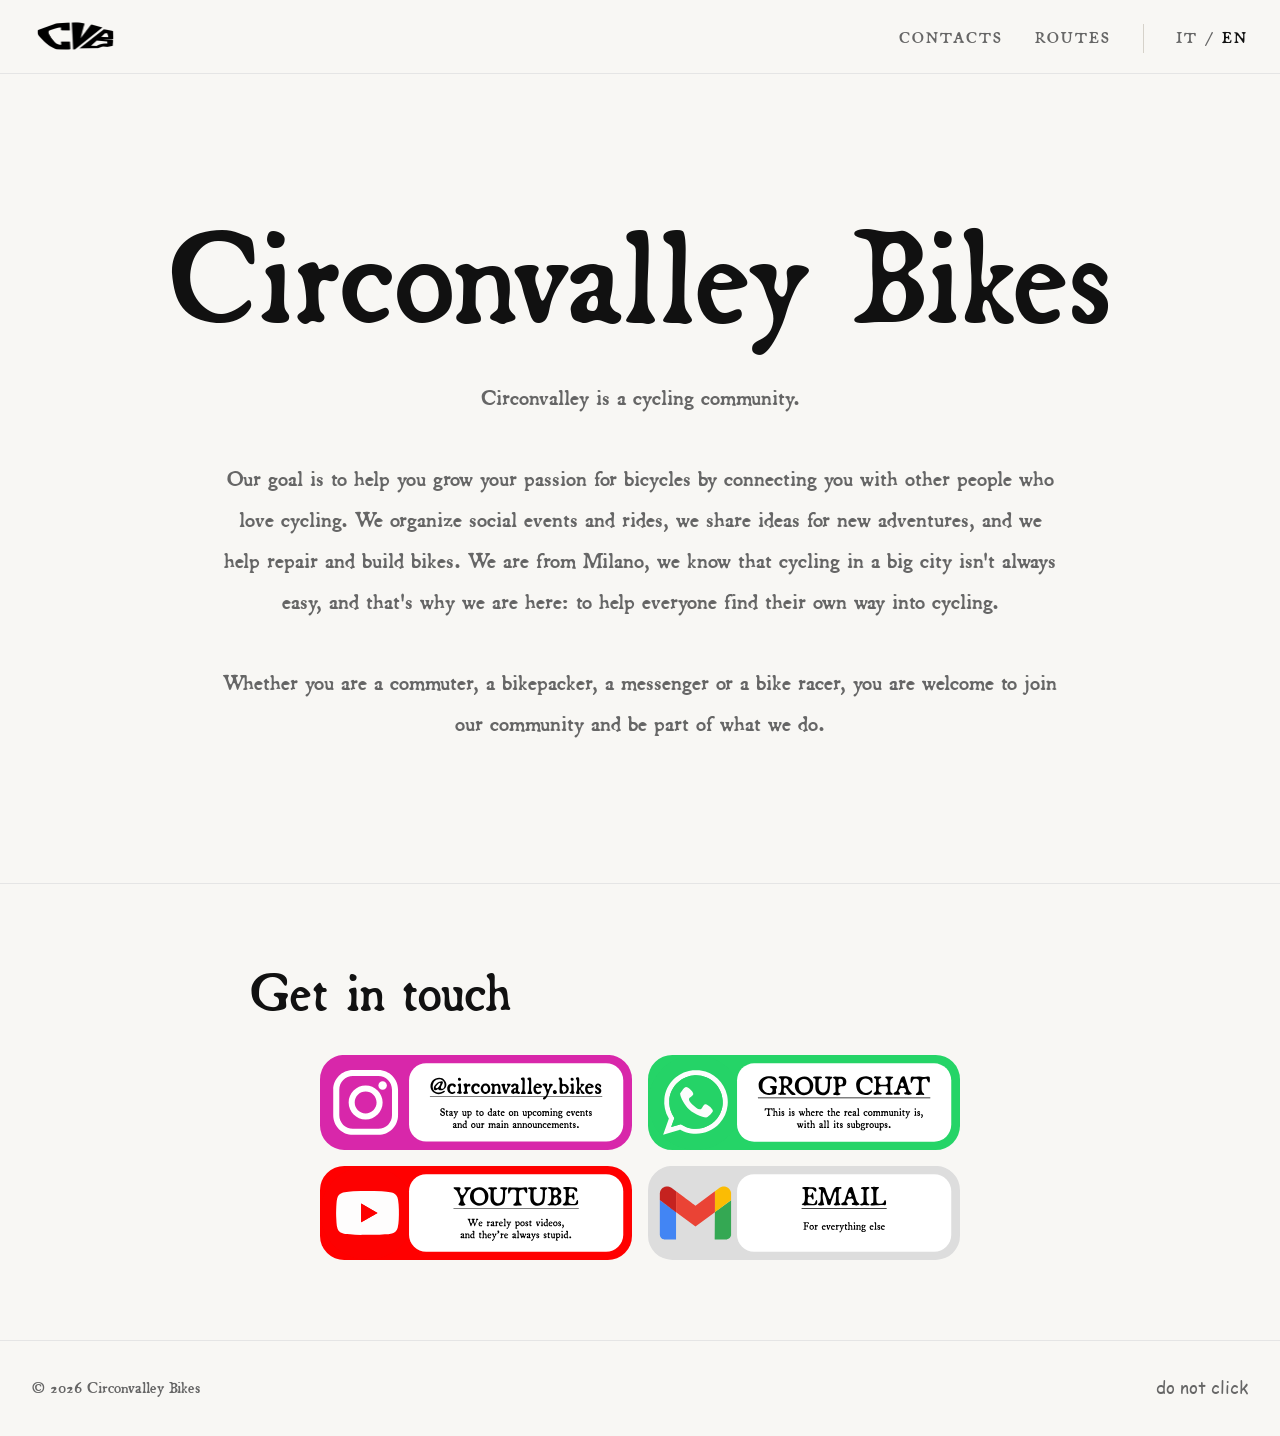
==== en/index.html @ 8ca22889 "Sito in inglese: pagine /en/, /en/merch/, /en/routes/ e selettore IT / EN - Selettore lingua nella b" ====
<!DOCTYPE html>
<html lang="en">
<head>
  <meta charset="UTF-8">
  <meta name="viewport" content="width=device-width, initial-scale=1.0">
  <meta name="description" content="Circonvalley Bikes, a cycling community from Milan">
  <title>Circonvalley Bikes</title>

  <link rel="alternate" hreflang="it" href="https://circonvalley.com/">
  <link rel="alternate" hreflang="en" href="https://circonvalley.com/en/">

  <link rel="icon" href="../images/favicon.ico" sizes="any">
  <link rel="icon" href="../images/favicon.png" type="image/png">
  <link rel="apple-touch-icon" href="../images/apple-touch-icon.png">

  <link rel="preload" href="../assets/fonts/broadsheet.woff2" as="font" type="font/woff2" crossorigin>
  <link rel="preconnect" href="https://script.google.com">
  <link rel="preconnect" href="https://script.googleusercontent.com" crossorigin>
  <link rel="stylesheet" href="../assets/css/base.css">
  <link rel="stylesheet" href="../assets/css/home.css">
  <!-- Show the merch links straight away if the preorder was open on the last visit (see site.js) -->
  <script>try { if (JSON.parse(localStorage.getItem('cvb:preorder')).open) document.documentElement.classList.add('preorder-open'); } catch (e) {}</script>

  <script src="../config.js" defer></script>
  <script src="../assets/js/site.js" defer></script>
</head>
<body>

<!-- English version of index.html: keep the two pages in step -->
<header class="site-header">
  <div class="site-logo">
    <a href="./"><img src="../images/logo.png" alt="Circonvalley Bikes"></a>
  </div>
  <button class="nav-toggle" type="button" aria-label="Menu" aria-controls="nav-links" aria-expanded="false">
    <span></span><span></span><span></span>
  </button>
  <ul class="nav-links" id="nav-links">
    <li class="nav-cta preorder-only"><a href="merch/">Merch →</a></li>
    <li><a href="#contacts">Contacts</a></li>
    <li><a href="routes/">Routes</a></li>
    <li class="lang-switch"><a href="../" hreflang="it" lang="it" aria-label="Versione italiana" data-lang-switch>IT</a><span aria-hidden="true">/</span><span class="lang-current">EN</span></li>
  </ul>
</header>
<div class="nav-backdrop"></div>

<section class="hero">
  <h1>Circonvalley Bikes</h1>
  <p class="hero-text">
    Circonvalley is a cycling community.
    <br>
    <br>
    Our goal is to help you grow your passion for bicycles by connecting you with other people who love cycling.
    We organize social events and rides, we share ideas for new adventures, and we help repair and build bikes.
    We are from Milano, we know that cycling in a big city isn't always easy, and that's why we are here: to help everyone find their own way into cycling.
    <br>
    <br>
    Whether you are a commuter, a bikepacker, a messenger or a bike racer, you are welcome to join our community and be part of what we do.
  </p>
</section>

<!-- The "contacts" id is part of public links (circonvalley.com/en/#contacts): keep it -->
<section id="contacts">
  <div class="section-inner">
    <h2>Get in touch</h2>
    <div class="contact-buttons">
      <a href="https://instagram.com/circonvalley.bikes" target="_blank" rel="noopener">
        <img src="../images/contact-instagram-en.svg" width="877" height="267" alt="Instagram @circonvalley.bikes — stay up to date on upcoming events and our main announcements">
      </a>
      <a href="https://chat.whatsapp.com/DAn84rEZnjz1ABdLgQcvUB?mode=gi_t" target="_blank" rel="noopener">
        <img src="../images/contact-whatsapp-en.svg" width="877" height="267" alt="WhatsApp group chat — this is where the real community is, with all its subgroups">
      </a>
      <a href="https://www.youtube.com/@circonvalleybikes5954" target="_blank" rel="noopener">
        <img src="../images/contact-youtube-en.svg" width="877" height="267" alt="YouTube — we rarely post videos, and they're always stupid">
      </a>
      <a href="mailto:thecirconvalley@gmail.com" title="thecirconvalley@gmail.com">
        <img src="../images/contact-email-en.svg" width="877" height="267" alt="Email thecirconvalley@gmail.com — for everything else">
      </a>
    </div>
  </div>
</section>

<div class="merch-banner preorder-only">
  <h2><span id="merch-banner-title">Merch Preorder</span></h2>
  <p id="merch-banner-text"></p>
  <a href="merch/" class="btn-white" id="merch-banner-button">See the catalogue →</a>
</div>

<footer class="site-footer">
  <span>© 2026 Circonvalley Bikes</span>
  <span><a href="../images/do-not-click.gif" data-do-not-click>do not click</a></span>
</footer>

</body>
</html>
---- assets/css/base.css ----
/* ==========================================================================
   Circonvalley Bikes — shared styles (every page)
   Fonts, colours, reset, top bar, mobile menu, footer.
   Page-specific styles live in home.css, shop.css and tracks.css.
   ========================================================================== */

@font-face {
  font-family: 'Broadsheet';
  src: url('../fonts/broadsheet.woff2') format('woff2');
  font-display: swap;
}
/* Comic Sans is used on purpose, only for the "do not click" footer link */
@font-face {
  font-family: 'ComicSansCustom';
  src: url('../fonts/comic-sans.woff2') format('woff2');
  font-display: swap;
}

:root {
  --bg: #f8f7f4;          /* warm page background */
  --surface: #f0eee9;     /* boxes and form fields */
  --text: #111111;
  --muted: #666666;
  --border: #e5e5e5;
  --accent: #e10600;      /* brand red */
  --accent-dark: #b80000; /* red on hover */
}

* { box-sizing: border-box; margin: 0; padding: 0; }
body {
  background: var(--bg);
  color: var(--text);
  font-family: 'Broadsheet', serif;
}
em, i { font-style: normal; }
[hidden] { display: none !important; }

/* Shown only while the merch preorder is open (see site.js) */
.preorder-only { display: none; }
.preorder-open .preorder-only { display: revert; }

/* ── Top bar ── */
.site-header {
  position: sticky; top: 0; z-index: 60;
  background: var(--bg);
  border-bottom: 1px solid var(--border);
  padding: 1rem 2rem;
  display: flex; justify-content: space-between; align-items: center;
}
.site-logo a { color: inherit; text-decoration: none; }
.site-logo img { height: 40px; object-fit: contain; display: block; }

.nav-links { display: flex; align-items: baseline; gap: 2rem; list-style: none; }
.nav-links a {
  font-family: 'Broadsheet', serif; font-size: 0.82rem;
  text-transform: uppercase; letter-spacing: 0.12em;
  color: var(--muted); text-decoration: none; transition: color 0.15s;
}
.nav-links a:hover, .nav-links a[aria-current] { color: var(--text); }
.nav-links .nav-cta a { color: var(--accent); border-bottom: 1.5px solid var(--accent); padding-bottom: 1px; }

/* Language switch "IT / EN": the current language in black, the other one is a link.
   In the menu it is set apart from the other items by a thin line. */
.lang-switch {
  display: flex; align-items: center; gap: 0.4em;
  font-family: 'Broadsheet', serif; font-size: 0.82rem;
  text-transform: uppercase; letter-spacing: 0.12em; color: var(--muted);
}
.lang-switch .lang-current { color: var(--text); }
.lang-switch a { color: var(--muted); text-decoration: none; transition: color 0.15s; }
.lang-switch a:hover { color: var(--text); }
.nav-links .lang-switch { border-left: 1px solid #d6d2ca; padding-left: 2rem; }

.nav-toggle { display: none; background: none; border: none; cursor: pointer; flex-direction: column; gap: 5px; }
.nav-toggle span { display: block; width: 22px; height: 2px; background: var(--text); transition: transform 0.2s, opacity 0.2s; }
.nav-backdrop { display: none; }

/* ── Footer ── */
.site-footer {
  padding: 2rem; border-top: 1px solid var(--border);
  display: flex; justify-content: space-between; align-items: center;
  font-size: 14px; color: var(--muted);
}
.site-footer a { color: var(--muted); text-decoration: none; }
.site-footer a:hover { color: var(--text); }
[data-do-not-click] { font-family: 'ComicSansCustom', sans-serif; }

/* ══════ Phone ══════ */
@media (max-width: 700px) {
  .site-header { padding: 0.75rem 1rem; }

  /* Light dropdown menu, items aligned right, page dimmed behind */
  .nav-toggle { display: flex; }
  .nav-links {
    display: none; flex-direction: column; position: absolute; top: 100%; left: 0; right: 0;
    background: var(--bg); border-bottom: 1px solid var(--border);
    align-items: flex-end; text-align: right; padding: 1.5rem 1.5rem 1.75rem; gap: 1.1rem;
  }
  .nav-links.open { display: flex; }
  .nav-links a { font-size: 1.3rem; color: var(--text); }
  .nav-links a:hover { color: var(--accent); }
  /* language switch at the bottom of the menu, smaller, under a thin line */
  .nav-links .lang-switch { border-left: 0; padding: 1rem 0 0; border-top: 1px solid var(--border); font-size: 1rem; }
  .nav-links .lang-switch a { font-size: inherit; color: var(--muted); }
  .nav-backdrop.open { display: block; position: fixed; inset: 0; z-index: 55; background: rgba(0, 0, 0, 0.35); }
  /* the three lines turn into an X */
  .nav-toggle.open span:nth-child(1) { transform: translateY(7px) rotate(45deg); }
  .nav-toggle.open span:nth-child(2) { opacity: 0; }
  .nav-toggle.open span:nth-child(3) { transform: translateY(-7px) rotate(-45deg); }

  .site-footer { flex-direction: column; gap: 0.5rem; text-align: center; }
}

/* ══════ Desktop: slightly larger text ══════ */
@media (min-width: 701px) {
  .nav-links a, .lang-switch { font-size: 17px; }
  .site-footer { font-size: 17px; }
}
---- assets/css/home.css ----
/* ==========================================================================
   Homepage
   ========================================================================== */

html { scroll-behavior: smooth; }
body { font-size: 20px; line-height: 1.7; }

section { padding: 5rem 2rem; border-bottom: 1px solid var(--border); }
/* Jumping to a section from the menu stops it below the sticky top bar */
section[id] { scroll-margin-top: 73px; }
.section-inner { max-width: 780px; margin: 0 auto; }

h2 {
  font-size: clamp(2rem, 5vw, 3.5rem);
  line-height: 1.05; font-weight: 400; margin-bottom: 2rem;
}

/* The section above already draws the line */
.site-footer { border-top: 0; }

/* ── Hero ── */
.hero {
  min-height: 90vh;
  display: flex; flex-direction: column; justify-content: center; align-items: center;
  text-align: center;
  padding: 4rem 2rem;
  position: relative; overflow: hidden;
}
.hero h1 {
  font-size: clamp(4rem, 11vw, 9rem);
  line-height: 0.95; font-weight: 400;
  margin: 0 auto 2rem;
}
.hero-text {
  font-size: 1.2rem;
  color: var(--muted);
  max-width: 70ch;
  margin: 0 auto;
}

/* ── Contact buttons ── */
.contact-buttons { display: grid; grid-template-columns: 1fr 1fr; gap: 1rem; margin: 2rem auto 0; max-width: 640px; }
.contact-buttons a { display: block; border-radius: 7.8% / 25.6%; transition: transform 0.15s ease, box-shadow 0.15s ease; }
.contact-buttons a:hover { transform: translateY(-3px); box-shadow: 0 6px 16px rgba(0, 0, 0, 0.12); }
.contact-buttons a:focus-visible { outline: 3px solid var(--text); outline-offset: 3px; }
.contact-buttons img { display: block; width: 100%; height: auto; }

/* ── Merch preorder banner (only while the preorder is open) ── */
.merch-banner {
  background: var(--accent);
  padding: 5rem 2rem;
  text-align: center;
  border-bottom: 1px solid var(--border);
}
.merch-banner h2 { color: #fff; margin-bottom: 1rem; }
.merch-banner p { color: rgba(255, 255, 255, 0.8); margin: 0 auto 2rem; max-width: 40ch; }
.btn-white {
  display: inline-block;
  font-size: 15px; text-transform: uppercase; letter-spacing: 0.12em;
  padding: 0.8rem 2rem; border: 2px solid #fff; border-radius: 2px;
  color: #fff; text-decoration: none; transition: all 0.15s;
}
.btn-white:hover { background: #fff; color: var(--accent); }

/* ══════ Phone ══════ */
@media (max-width: 700px) {
  .hero { padding: 2rem 1rem 2.5rem; }
  section { padding: 3.5rem 1rem; }
  section[id] { scroll-margin-top: 65px; }
  .contact-buttons { grid-template-columns: 1fr; gap: 0.85rem; max-width: 250px; }
  /* "Preorder Merch" title as wide as the button below (sized in site.js) */
  .merch-banner h2 { line-height: 1; white-space: nowrap; }
}

/* ══════ Desktop: slightly larger text ══════ */
@media (min-width: 701px) {
  body { font-size: 24px; }
  .hero-text { font-size: 24px; }
  .btn-white { font-size: 18px; }
}
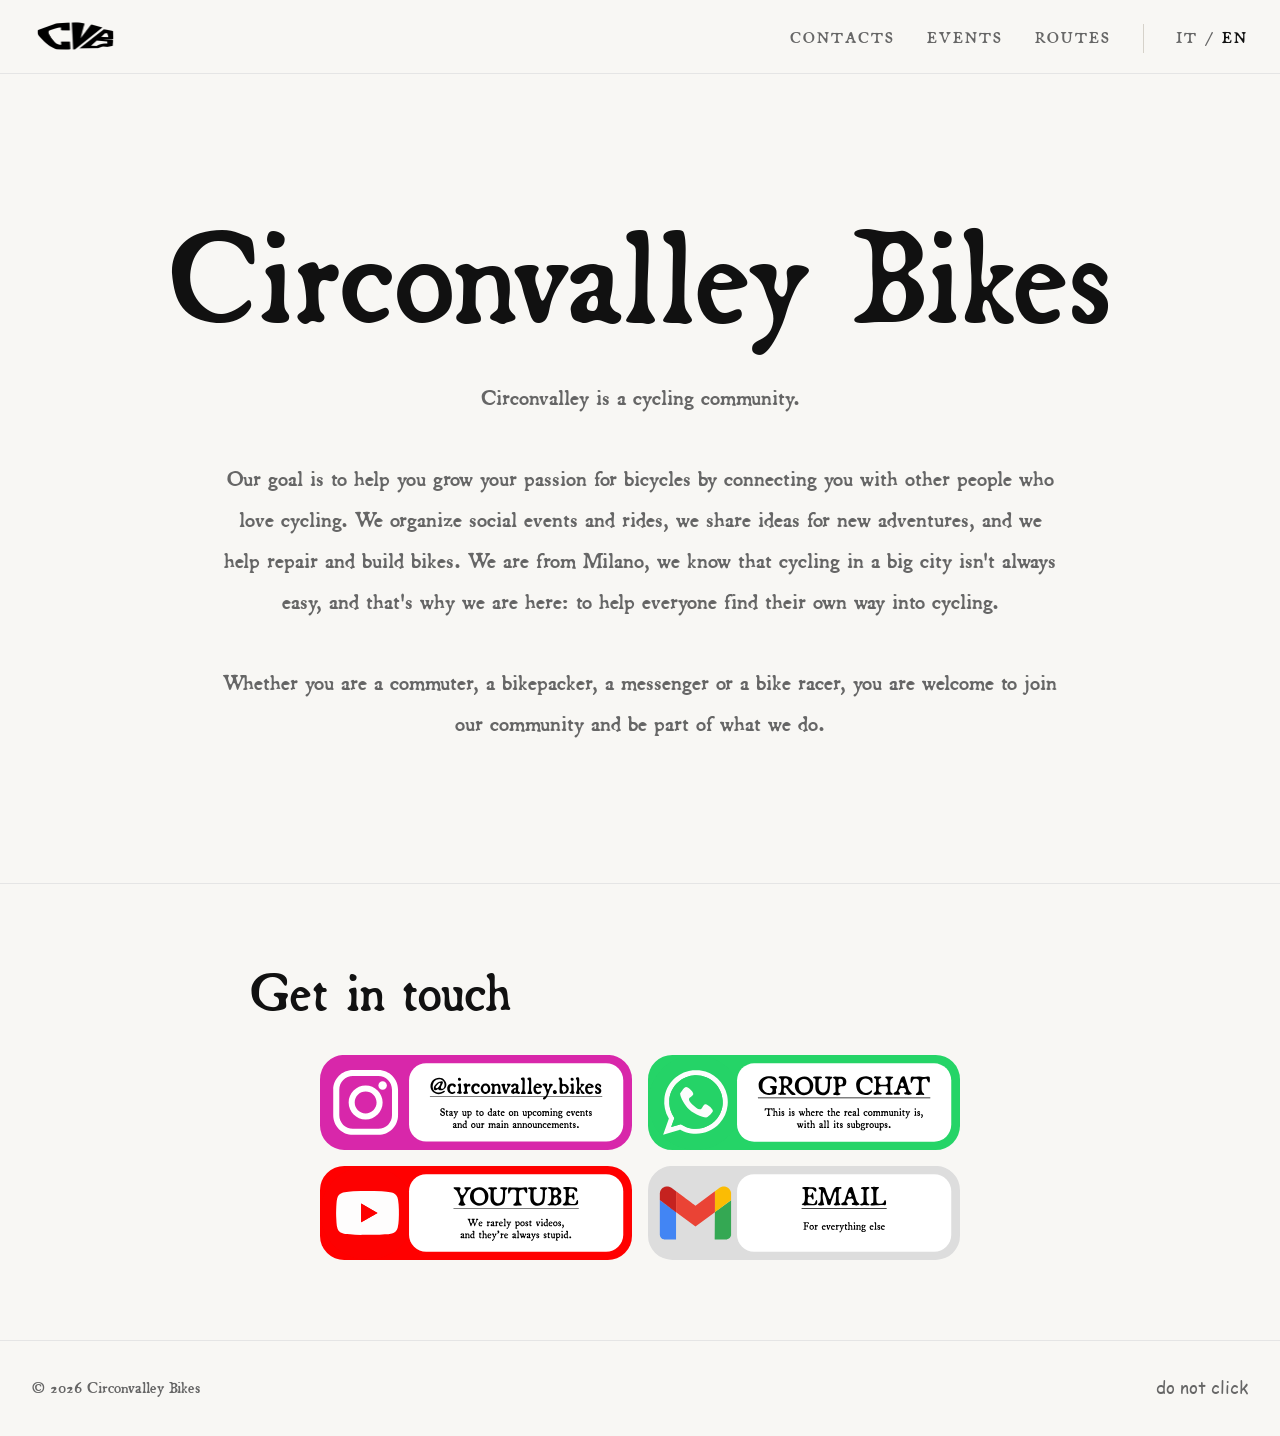
==== commit d9e71f33: "Aggiunta la pagina Eventi con il prossimo evento, gestita da un Google Sheet Co-Authored-By: Claude " ====
--- a/en/index.html
+++ b/en/index.html
@@ -37,6 +37,7 @@
   <ul class="nav-links" id="nav-links">
     <li class="nav-cta preorder-only"><a href="merch/">Merch →</a></li>
     <li><a href="#contacts">Contacts</a></li>
+    <li><a href="events/">Events</a></li>
     <li><a href="routes/">Routes</a></li>
     <li class="lang-switch"><a href="../" hreflang="it" lang="it" aria-label="Versione italiana" data-lang-switch>IT</a><span aria-hidden="true">/</span><span class="lang-current">EN</span></li>
   </ul>
@@ -82,7 +83,7 @@
 <div class="merch-banner preorder-only">
   <h2><span id="merch-banner-title">Merch Preorder</span></h2>
   <p id="merch-banner-text"></p>
-  <a href="merch/" class="btn-white" id="merch-banner-button">See the catalogue →</a>
+  <a href="merch/" class="btn-white" id="merch-banner-button">See the collection →</a>
 </div>
 
 <footer class="site-footer">
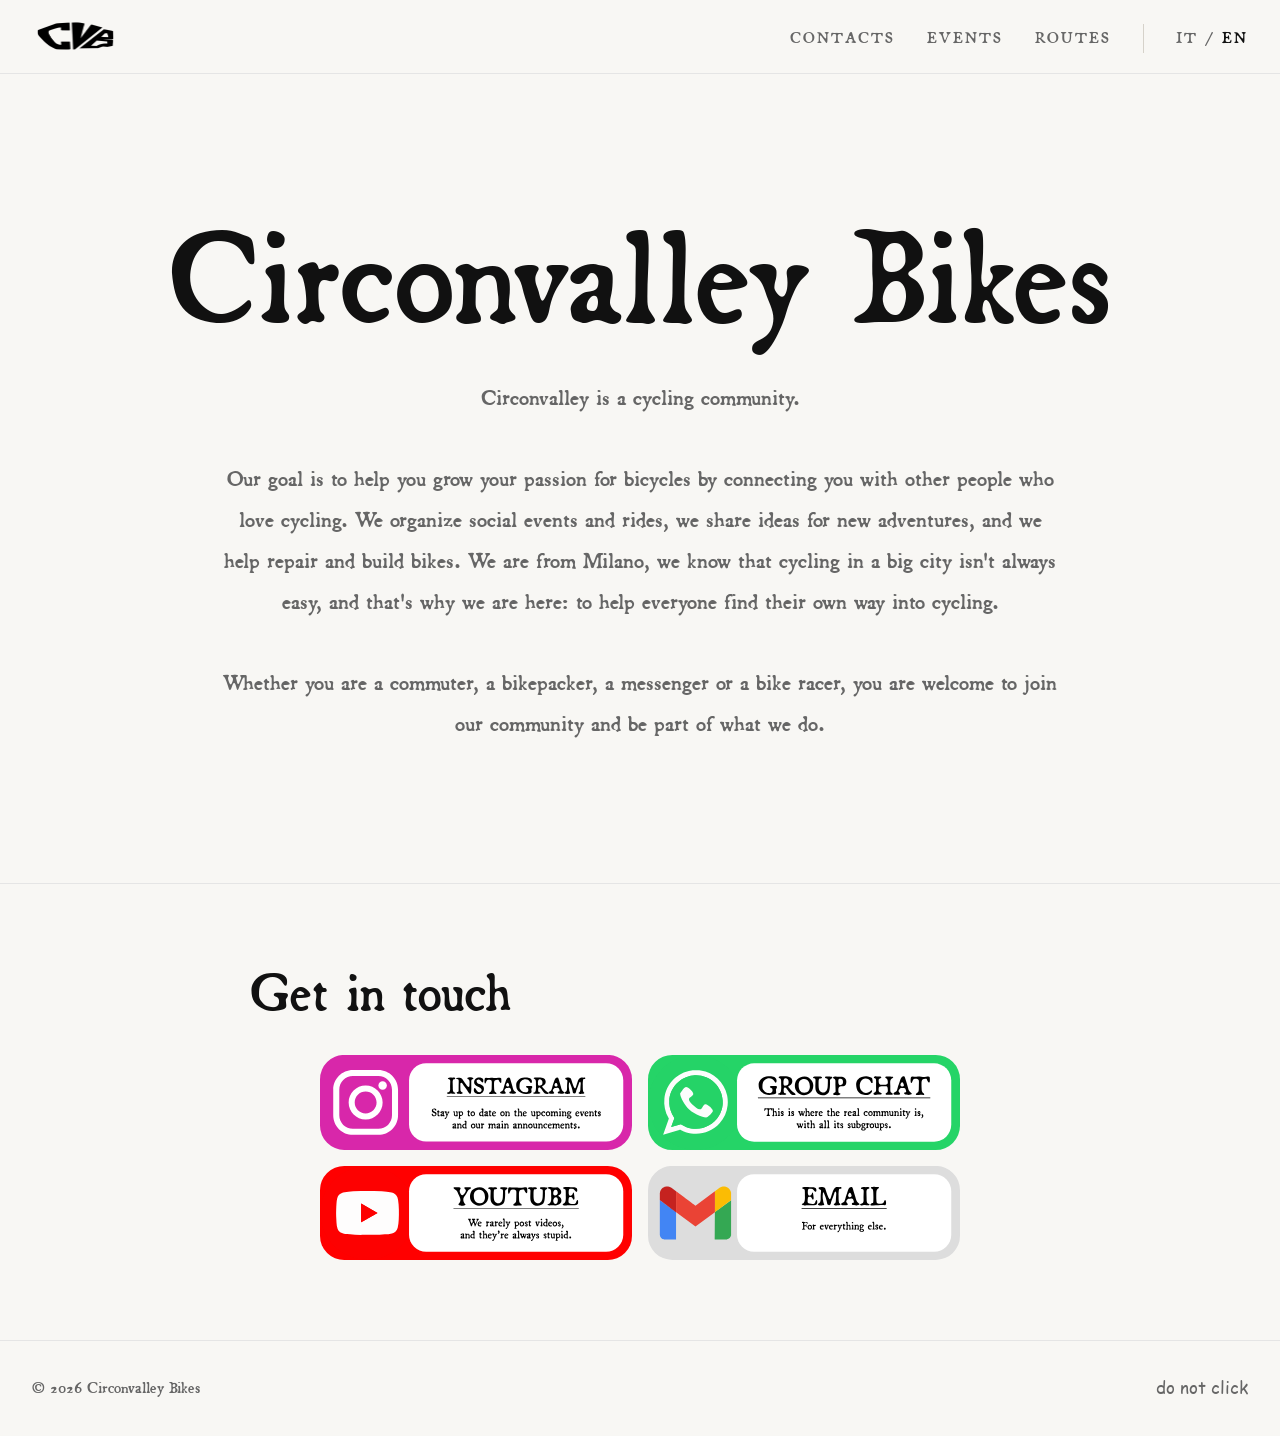
==== commit bf5fd778: "Home: anteprima del prossimo evento con il pulsante per la pagina Eventi Co-Authored-By: Claude Opus" ====
--- a/en/index.html
+++ b/en/index.html
@@ -23,6 +23,7 @@
 
   <script src="../config.js" defer></script>
   <script src="../assets/js/site.js" defer></script>
+  <script src="../assets/js/home-event.js" defer></script>
 </head>
 <body>
 
@@ -59,6 +60,19 @@
   </p>
 </section>
 
+<!-- Next event preview: filled by home-event.js from the Eventi Sheet, hidden when there is no event -->
+<section class="next-event" id="next-event" hidden>
+  <div class="next-event-inner">
+    <a class="next-event-poster" id="next-event-poster" href="events/" hidden><img id="next-event-img" alt="Poster of the next event"></a>
+    <div class="next-event-text">
+      <p class="next-event-kicker">Next event</p>
+      <h2 class="next-event-name" id="next-event-name"></h2>
+      <p class="next-event-when" id="next-event-when"></p>
+      <a class="btn btn-red" href="events/">See the event →</a>
+    </div>
+  </div>
+</section>
+
 <!-- The "contacts" id is part of public links (circonvalley.com/en/#contacts): keep it -->
 <section id="contacts">
   <div class="section-inner">
--- a/assets/css/home.css
+++ b/assets/css/home.css
@@ -62,12 +62,36 @@
 }
 .btn-white:hover { background: #fff; color: var(--accent); }
 
+/* ── Next event preview (filled by home-event.js) ── */
+.next-event-inner {
+  max-width: 780px; margin: 0 auto;
+  display: grid; grid-template-columns: 260px minmax(0, 1fr); gap: 2.5rem; align-items: center;
+}
+.next-event-inner.no-poster { grid-template-columns: minmax(0, 1fr); }
+.next-event-poster { display: block; transition: transform 0.15s ease, box-shadow 0.15s ease; }
+.next-event-poster[hidden] { display: none; }
+.next-event-poster:hover { transform: translateY(-3px); box-shadow: 0 6px 16px rgba(0, 0, 0, 0.12); }
+.next-event-poster img { display: block; width: 100%; height: auto; border-radius: 4px; }
+.next-event-kicker { font-size: 15px; text-transform: uppercase; letter-spacing: 0.12em; color: var(--accent); }
+.next-event-name { font-size: clamp(1.9rem, 4vw, 2.8rem); margin: 0.4rem 0 0.8rem; }
+.next-event-when { color: var(--muted); line-height: 1.4; margin-bottom: 1.6rem; }
+.next-event-when::first-letter { text-transform: uppercase; }
+.next-event .btn {
+  display: inline-block; font-family: inherit; font-size: 15px;
+  text-transform: uppercase; letter-spacing: 0.12em; text-decoration: none;
+  padding: 0.75rem 1.5rem; border-radius: 2px; transition: all 0.15s;
+  background: var(--accent); border: 1.5px solid var(--accent); color: #fff;
+}
+.next-event .btn:hover { background: var(--accent-dark); border-color: var(--accent-dark); }
+
 /* ══════ Phone ══════ */
 @media (max-width: 700px) {
   .hero { padding: 2rem 1rem 2.5rem; }
   section { padding: 3.5rem 1rem; }
   section[id] { scroll-margin-top: 65px; }
   .contact-buttons { grid-template-columns: 1fr; gap: 0.85rem; max-width: 250px; }
+  .next-event-inner { grid-template-columns: minmax(0, 1fr); gap: 1.5rem; text-align: center; }
+  .next-event-poster { width: min(100%, 300px); margin: 0 auto; }
   /* "Preorder Merch" title as wide as the button below (sized in site.js) */
   .merch-banner h2 { line-height: 1; white-space: nowrap; }
 }
@@ -77,4 +101,5 @@
   body { font-size: 24px; }
   .hero-text { font-size: 24px; }
   .btn-white { font-size: 18px; }
+  .next-event .btn, .next-event-kicker { font-size: 17px; }
 }
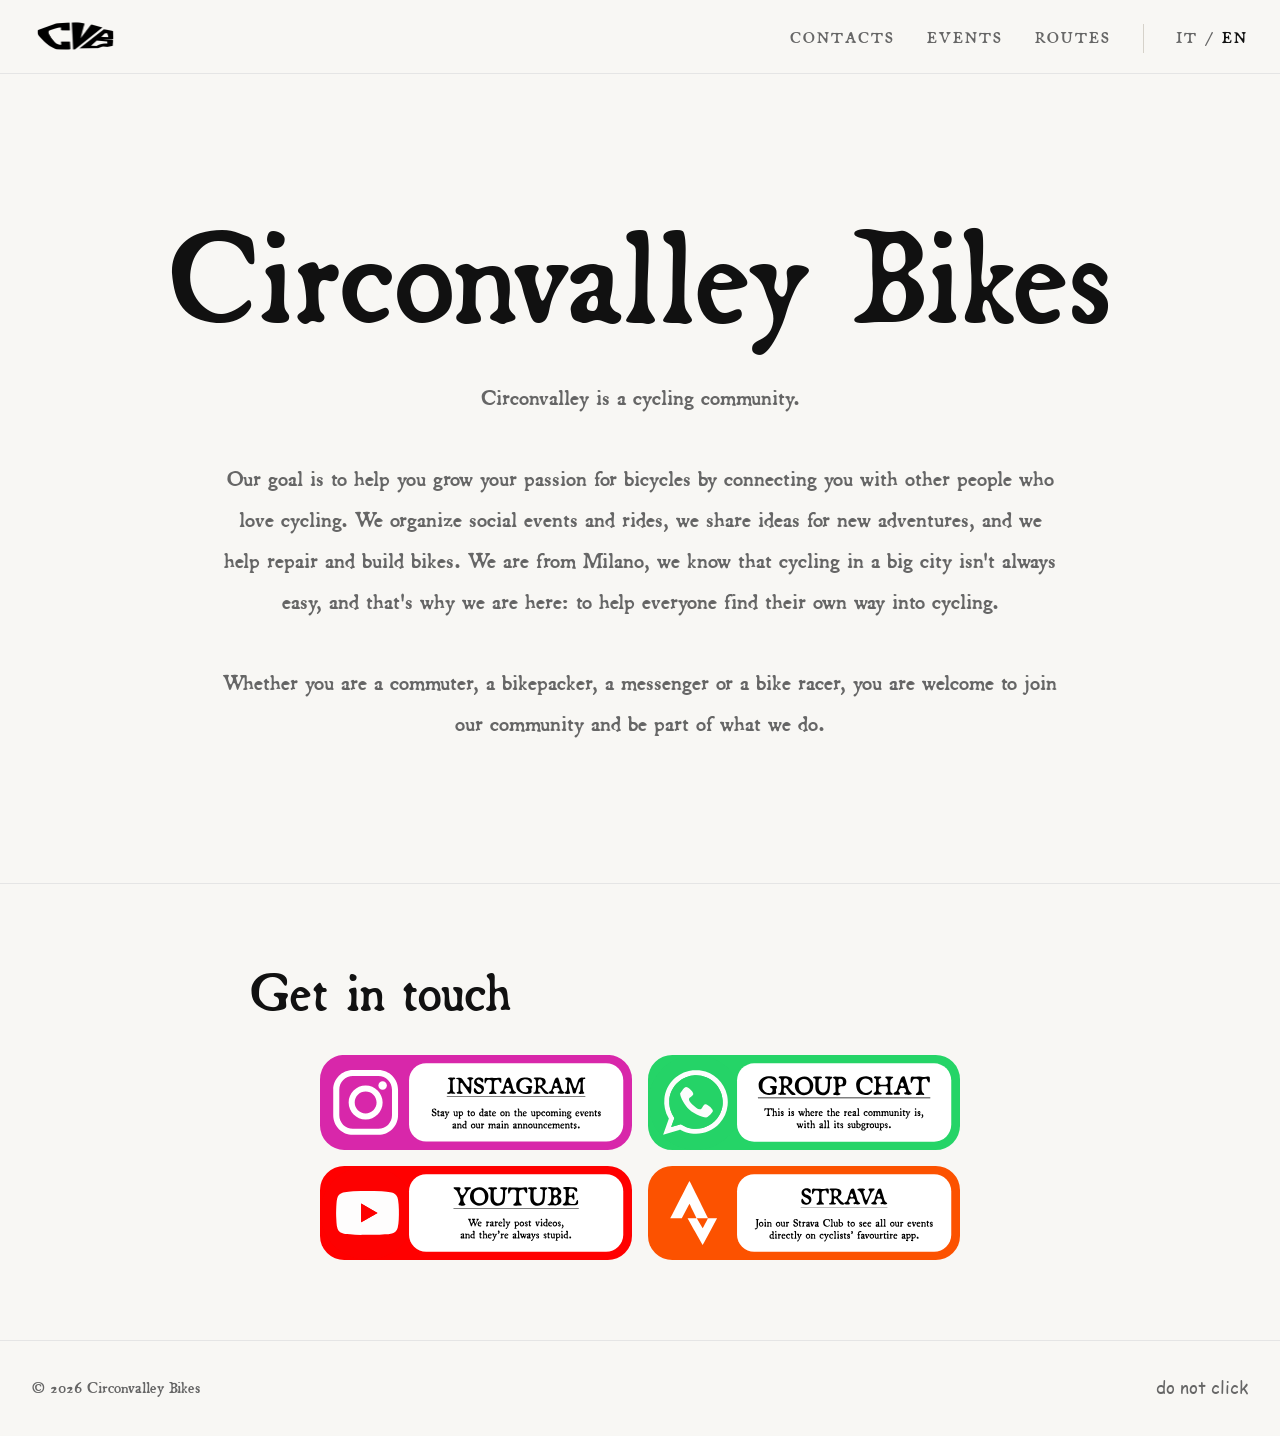
==== commit 9b81cbe6: "Home: il pulsante email diventa il link al club Strava (IT e EN) Co-Authored-By: Claude Sonnet 5.5 <" ====
--- a/en/index.html
+++ b/en/index.html
@@ -68,7 +68,7 @@
       <p class="next-event-kicker">Next event</p>
       <h2 class="next-event-name" id="next-event-name"></h2>
       <p class="next-event-when" id="next-event-when"></p>
-      <a class="btn btn-red" href="events/">See the event →</a>
+      <a class="btn btn-red" href="events/">More details →</a>
     </div>
   </div>
 </section>
@@ -87,8 +87,8 @@
       <a href="https://www.youtube.com/@circonvalleybikes5954" target="_blank" rel="noopener">
         <img src="../images/contact-youtube-en.svg" width="877" height="267" alt="YouTube — we rarely post videos, and they're always stupid">
       </a>
-      <a href="mailto:thecirconvalley@gmail.com" title="thecirconvalley@gmail.com">
-        <img src="../images/contact-email-en.svg" width="877" height="267" alt="Email thecirconvalley@gmail.com — for everything else">
+      <a href="https://www.strava.com/clubs/518848" target="_blank" rel="noopener">
+        <img src="../images/contact-strava-en.svg" width="877" height="267" alt="Circonvalley Bikes Strava club">
       </a>
     </div>
   </div>
--- a/assets/css/home.css
+++ b/assets/css/home.css
@@ -90,8 +90,18 @@
   section { padding: 3.5rem 1rem; }
   section[id] { scroll-margin-top: 65px; }
   .contact-buttons { grid-template-columns: 1fr; gap: 0.85rem; max-width: 250px; }
-  .next-event-inner { grid-template-columns: minmax(0, 1fr); gap: 1.5rem; text-align: center; }
-  .next-event-poster { width: min(100%, 300px); margin: 0 auto; }
+  /* Next event: the whole section fits on the screen (below the 65px top bar).
+     Label above the poster, no title, date or place (they're on the poster), poster shrinks on short screens. */
+  .next-event { padding: 1.75rem 1rem 2rem; }
+  .next-event-inner { grid-template-columns: minmax(0, 1fr); gap: 0.9rem; text-align: center; }
+  .next-event-text { display: contents; }
+  .next-event-kicker { order: -1; }
+  .next-event-inner:not(.no-poster) .next-event-name,
+  .next-event-inner:not(.no-poster) .next-event-when { display: none; }
+  .next-event-name { margin: 0; font-size: 1.9rem; }
+  .next-event-poster { width: min(78vw, 300px, calc(100svh - 265px)); margin: 0 auto; }
+  .next-event-when { margin: 0; font-size: 18px; }
+  .next-event .btn { justify-self: center; padding: 0.65rem 1.4rem; }
   /* "Preorder Merch" title as wide as the button below (sized in site.js) */
   .merch-banner h2 { line-height: 1; white-space: nowrap; }
 }
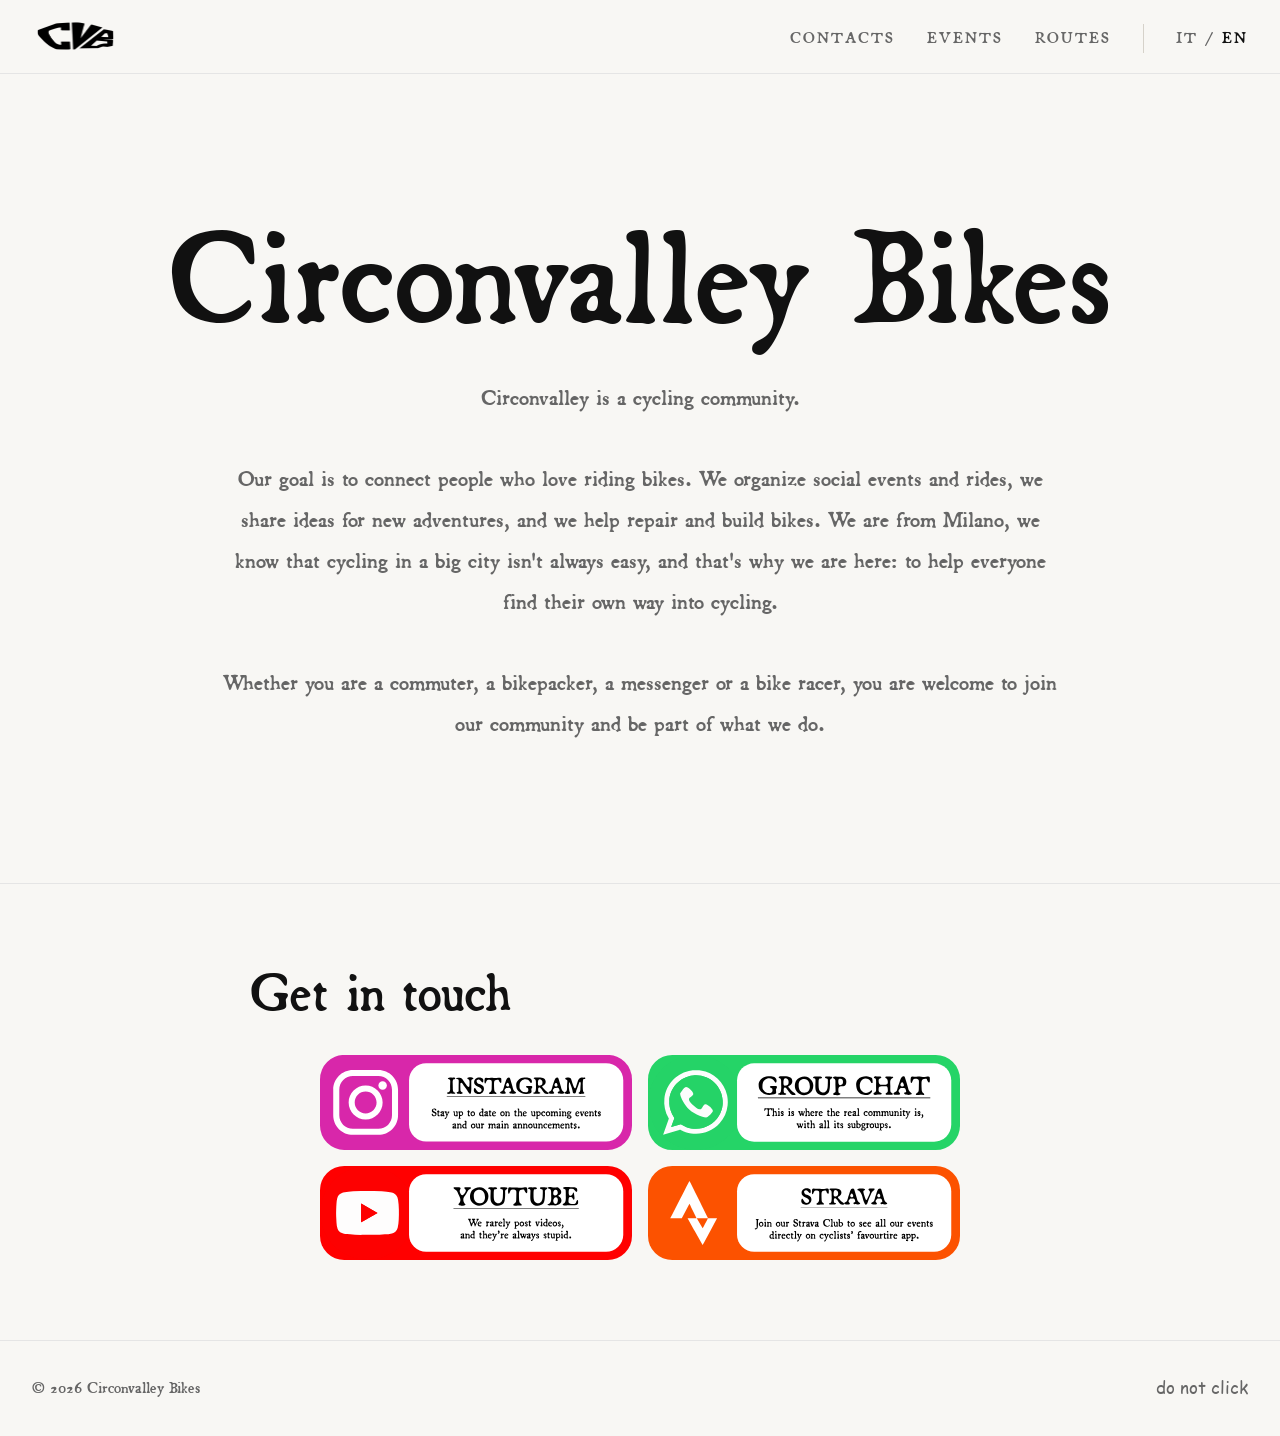
==== commit 3727544a: "Home: nuova frase sull'obiettivo (IT e EN) Co-Authored-By: Claude Opus 5.5 <noreply@anthropic.com> C" ====
--- a/en/index.html
+++ b/en/index.html
@@ -51,7 +51,7 @@
     Circonvalley is a cycling community.
     <br>
     <br>
-    Our goal is to help you grow your passion for bicycles by connecting you with other people who love cycling.
+    Our goal is to connect people who love riding bikes.
     We organize social events and rides, we share ideas for new adventures, and we help repair and build bikes.
     We are from Milano, we know that cycling in a big city isn't always easy, and that's why we are here: to help everyone find their own way into cycling.
     <br>
